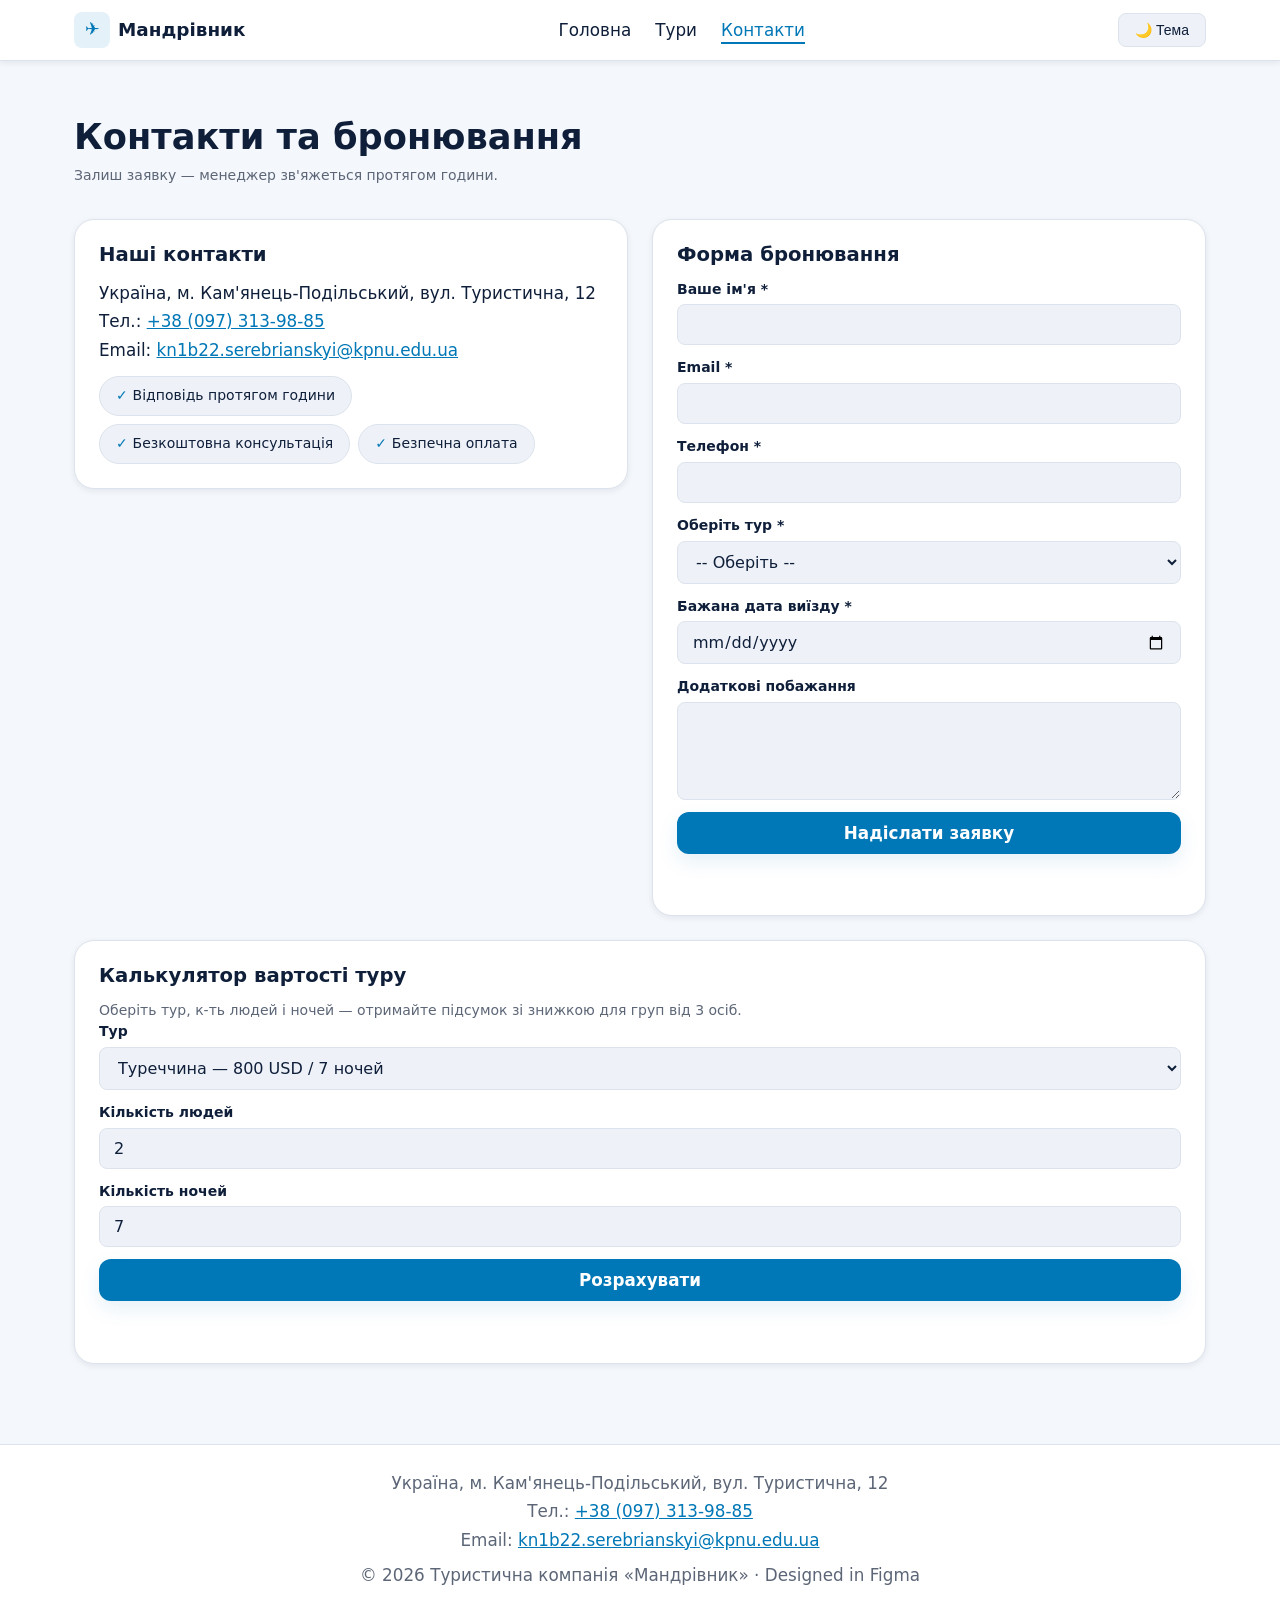
==== contacts.html @ a383a63b "Initial commit: Travel site with CI/CD workflow" ====
<!DOCTYPE html>
<html lang="uk" data-theme="light">
<head>
  <meta charset="UTF-8">
  <meta name="viewport" content="width=device-width, initial-scale=1.0">
  <meta name="description" content="Контакти, бронювання та калькулятор вартості туру">

  <meta property="og:title" content="Контакти — Мандрівник">
  <meta property="og:type" content="website">

  <title>Контакти — Туристична компанія «Мандрівник»</title>
  <link rel="stylesheet" href="styles.css">
</head>
<body>
  <a class="skip-link" href="#main">Перейти до контенту</a>

  <header class="site-header">
    <div class="header-inner">
      <a class="site-logo" href="index.html">
        <span class="site-logo__icon" aria-hidden="true">✈️</span>
        <span class="site-logo__text">Мандрівник</span>
      </a>
      <nav class="site-nav" aria-label="Головна навігація">
        <ul class="nav-list">
          <li><a href="index.html">Головна</a></li>
          <li><a href="tours.html">Тури</a></li>
          <li><a href="contacts.html" aria-current="page">Контакти</a></li>
        </ul>
      </nav>
      <button id="theme-toggle" class="theme-toggle" type="button" aria-label="Перемкнути тему">
        🌙 Тема
      </button>
    </div>
  </header>

  <main id="main" class="container">
    <header class="page-head">
      <h2 id="contacts-heading">Контакти та бронювання</h2>
      <p class="muted">Залиш заявку — менеджер зв'яжеться протягом години.</p>
    </header>

    <div class="contacts-grid">
      <section class="card" aria-labelledby="contact-info-heading">
        <h3 id="contact-info-heading">Наші контакти</h3>
        <address>
          Україна, м. Кам'янець-Подільський, вул. Туристична, 12<br>
          Тел.: <a href="tel:+380973139885">+38 (097) 313-98-85</a><br>
          Email: <a href="mailto:kn1b22.serebrianskyi@kpnu.edu.ua">kn1b22.serebrianskyi@kpnu.edu.ua</a>
        </address>
        <ul class="features">
          <li>Відповідь протягом години</li>
          <li>Безкоштовна консультація</li>
          <li>Безпечна оплата</li>
        </ul>
      </section>

      <section class="card" aria-labelledby="booking-form-heading">
        <h3 id="booking-form-heading">Форма бронювання</h3>

        <form id="booking-form" class="booking-form" action="#" method="post" novalidate>
          <div class="form-row">
            <label for="name">Ваше ім'я *</label>
            <input type="text" id="name" name="name" required minlength="2" maxlength="50">
          </div>
          <div class="form-row">
            <label for="email">Email *</label>
            <input type="email" id="email" name="email" required>
          </div>
          <div class="form-row">
            <label for="phone">Телефон *</label>
            <input type="tel" id="phone" name="phone" required pattern="\+?[0-9\s\-\(\)]{10,}">
          </div>
          <div class="form-row">
            <label for="tour">Оберіть тур *</label>
            <select id="tour" name="tour" required>
              <option value="">-- Оберіть --</option>
              <option value="turkey">Туреччина</option>
              <option value="egypt">Єгипет</option>
              <option value="greece">Греція</option>
              <option value="italy">Італія</option>
            </select>
          </div>
          <div class="form-row">
            <label for="date">Бажана дата виїзду *</label>
            <input type="date" id="date" name="date" required>
          </div>
          <div class="form-row">
            <label for="message">Додаткові побажання</label>
            <textarea id="message" name="message" rows="4"></textarea>
          </div>
          <button class="btn btn--primary" type="submit">Надіслати заявку</button>
        </form>

        <p id="booking-status" class="status-msg" role="status" aria-live="polite"></p>
      </section>
    </div>

    <section class="card calc" aria-labelledby="calc-heading">
      <h3 id="calc-heading">Калькулятор вартості туру</h3>
      <p class="hint">Оберіть тур, к-ть людей і ночей — отримайте підсумок зі знижкою для груп від 3 осіб.</p>

      <form id="calc-form" class="booking-form">
        <div class="form-row">
          <label for="calc-tour">Тур</label>
          <select id="calc-tour" required>
            <option value="turkey">Туреччина — 800 USD / 7 ночей</option>
            <option value="egypt">Єгипет — 1100 USD / 10 ночей</option>
            <option value="greece">Греція — 950 USD / 8 ночей</option>
            <option value="italy">Італія — 1300 USD / 9 ночей</option>
          </select>
        </div>
        <div class="form-row">
          <label for="calc-people">Кількість людей</label>
          <input type="number" id="calc-people" min="1" max="20" value="2" required>
        </div>
        <div class="form-row">
          <label for="calc-nights">Кількість ночей</label>
          <input type="number" id="calc-nights" min="1" max="30" value="7" required>
        </div>
        <button class="btn btn--primary" type="submit">Розрахувати</button>
      </form>

      <p id="calc-result" class="calc-result" role="status" aria-live="polite"></p>
    </section>
  </main>

  <footer class="site-footer">
    <div class="footer-inner">
      <address>
        Україна, м. Кам'янець-Подільський, вул. Туристична, 12<br>
        Тел.: <a href="tel:+380973139885">+38 (097) 313-98-85</a><br>
        Email: <a href="mailto:kn1b22.serebrianskyi@kpnu.edu.ua">kn1b22.serebrianskyi@kpnu.edu.ua</a>
      </address>
      <p>&copy; 2026 Туристична компанія «Мандрівник» · Designed in Figma</p>
    </div>
  </footer>

  <script src="app.js"></script>
</body>
</html>
---- styles.css ----
/* ============================================================
   Лаб 7. Тема: «Туристична компанія "Мандрівник"»
   Дизайн-токени з Figma (Dev Mode → Inspect → CSS).
   Палітра і типографіка згенеровані під сучасний travel-сайт.
   ============================================================ */

:root {
  /* Color tokens (Figma → Inspect) */
  --color-bg:           #f4f7fb;
  --color-surface:      #ffffff;
  --color-surface-alt:  #eef2f8;
  --color-text:         #0f1f3a;
  --color-text-muted:   #5c6677;
  --color-accent:       #0077b6;
  --color-accent-hover: #005f92;
  --color-accent-soft:  rgba(0, 119, 182, 0.10);
  --color-secondary:    #00b4d8;
  --color-border:       #dde3ec;
  --color-shadow:       rgba(20, 40, 80, 0.08);
  --color-error:        #e74c3c;
  --color-success:      #27ae60;

  /* Typography scale (Figma Text Styles) */
  --font-family:        'Inter', 'Segoe UI', system-ui, sans-serif;
  --fs-display:         clamp(2rem, 4vw + 1rem, 3.5rem);
  --fs-h1:              clamp(1.6rem, 3vw, 2.2rem);
  --fs-h2:              clamp(1.3rem, 2.5vw, 1.75rem);
  --fs-h3:              1.2rem;
  --fs-body:            clamp(0.95rem, 1vw + 0.5rem, 1.05rem);
  --fs-small:           0.875rem;
  --lh-tight:           1.15;
  --lh-normal:          1.55;

  /* Spacing (Figma Auto Layout gap) */
  --s-1: 4px;  --s-2: 8px;  --s-3: 12px;
  --s-4: 16px; --s-5: 24px; --s-6: 32px;
  --s-7: 48px; --s-8: 64px;

  /* Radius */
  --r-sm: 8px;  --r-md: 12px;  --r-lg: 20px;  --r-full: 999px;

  /* Elevation */
  --elev-1: 0 2px 6px var(--color-shadow);
  --elev-2: 0 4px 18px var(--color-shadow);
  --elev-3: 0 12px 32px rgba(15, 31, 58, 0.15);

  font-family: var(--font-family);
}

[data-theme="dark"] {
  --color-bg:           #0f1117;
  --color-surface:      #1a1d27;
  --color-surface-alt:  #20232f;
  --color-text:         #e8eaf2;
  --color-text-muted:   #a0a3b1;
  --color-accent:       #4ea8de;
  --color-accent-hover: #80c0ec;
  --color-accent-soft:  rgba(78, 168, 222, 0.18);
  --color-secondary:    #48cae4;
  --color-border:       #2a2e3e;
  --color-shadow:       rgba(0, 0, 0, 0.35);
}

* { box-sizing: border-box; margin: 0; padding: 0; }

body {
  background: var(--color-bg);
  color: var(--color-text);
  font-size: var(--fs-body);
  line-height: var(--lh-normal);
  transition: background 0.3s ease, color 0.3s ease;
}

a { color: var(--color-accent); }
ul { list-style: none; }

/* ============================================================
   Accessibility — skip-link
   ============================================================ */
.skip-link {
  position: absolute;
  left: -9999px;
  top: 8px;
  background: var(--color-accent);
  color: #fff;
  padding: 8px 16px;
  border-radius: var(--r-sm);
  text-decoration: none;
  z-index: 100;
}
.skip-link:focus {
  left: 8px;
}

:focus-visible {
  outline: 3px solid var(--color-accent);
  outline-offset: 2px;
  border-radius: var(--r-sm);
}

/* ============================================================
   Шапка сайту
   ============================================================ */
.site-header {
  background: var(--color-surface);
  border-bottom: 1px solid var(--color-border);
  box-shadow: var(--elev-1);
  position: sticky;
  top: 0;
  z-index: 50;
  backdrop-filter: blur(12px);
}

.header-inner {
  max-width: 1180px;
  margin: 0 auto;
  padding: var(--s-3) var(--s-5);
  display: flex;
  justify-content: space-between;
  align-items: center;
  gap: var(--s-3);
  flex-wrap: wrap;
}

.site-logo {
  display: inline-flex;
  align-items: center;
  gap: var(--s-2);
  text-decoration: none;
  color: var(--color-text);
  font-weight: 700;
  font-size: 1.15rem;
}
.site-logo__icon {
  display: inline-flex;
  width: 36px; height: 36px;
  background: var(--color-accent-soft);
  color: var(--color-accent);
  border-radius: var(--r-sm);
  align-items: center;
  justify-content: center;
  font-size: 1.1rem;
}

.site-nav .nav-list {
  display: flex;
  gap: var(--s-5);
  flex-wrap: wrap;
}
.site-nav a {
  color: var(--color-text);
  text-decoration: none;
  font-weight: 500;
  transition: color 0.2s ease;
}
.site-nav a:hover { color: var(--color-accent); }
.site-nav a[aria-current="page"] {
  color: var(--color-accent);
  border-bottom: 2px solid var(--color-accent);
  padding-bottom: 2px;
}

.theme-toggle {
  background: var(--color-surface-alt);
  color: var(--color-text);
  border: 1px solid var(--color-border);
  padding: 8px 16px;
  border-radius: var(--r-sm);
  cursor: pointer;
  font-size: var(--fs-small);
  font-weight: 500;
  transition: all 0.2s ease;
}
.theme-toggle:hover {
  border-color: var(--color-accent);
  color: var(--color-accent);
}

/* ============================================================
   HERO (новий блок Лаб 7)
   ============================================================ */
.hero {
  background:
    radial-gradient(circle at 20% 20%, rgba(0, 180, 216, 0.20), transparent 50%),
    radial-gradient(circle at 80% 80%, rgba(0, 119, 182, 0.25), transparent 50%),
    linear-gradient(135deg, var(--color-surface-alt), var(--color-surface));
  border-bottom: 1px solid var(--color-border);
}

.hero__inner {
  max-width: 1180px;
  margin: 0 auto;
  padding: var(--s-8) var(--s-5);
  display: flex;
  flex-direction: column;
  gap: var(--s-4);
  align-items: flex-start;
}

.hero__eyebrow {
  color: var(--color-accent);
  font-weight: 600;
  letter-spacing: 0.1em;
  text-transform: uppercase;
  font-size: var(--fs-small);
}

.hero__title {
  font-size: var(--fs-display);
  line-height: var(--lh-tight);
  font-weight: 800;
  max-width: 18ch;
}

.hero__subtitle {
  color: var(--color-text-muted);
  font-size: 1.1rem;
  max-width: 60ch;
}

.hero__actions {
  display: flex;
  gap: var(--s-3);
  flex-wrap: wrap;
  margin-top: var(--s-2);
}

.hero__stats {
  display: flex;
  gap: var(--s-6);
  flex-wrap: wrap;
  margin-top: var(--s-4);
  padding-top: var(--s-4);
  border-top: 1px solid var(--color-border);
  width: 100%;
}
.hero__stats li { color: var(--color-text-muted); font-size: var(--fs-small); }
.hero__stats strong {
  display: block;
  color: var(--color-text);
  font-size: 1.5rem;
  font-weight: 800;
  margin-bottom: 2px;
}

/* ============================================================
   Загальний контейнер і секції
   ============================================================ */
.container {
  max-width: 1180px;
  margin: 0 auto;
  padding: var(--s-6) var(--s-5);
}

.section { margin-bottom: var(--s-7); }

.section__title {
  font-size: var(--fs-h1);
  font-weight: 800;
  margin-bottom: var(--s-2);
  color: var(--color-text);
}

.section__lead {
  color: var(--color-text-muted);
  margin-bottom: var(--s-5);
  max-width: 60ch;
}

.page-head {
  padding: var(--s-5) 0 var(--s-6) 0;
}
.page-head h2 { font-size: var(--fs-h1); font-weight: 800; }

h2, h3, h4 { line-height: var(--lh-tight); margin-bottom: var(--s-2); }

/* ============================================================
   Кнопки (Figma component variants)
   ============================================================ */
.btn {
  display: inline-flex;
  align-items: center;
  justify-content: center;
  gap: var(--s-2);
  padding: 10px 20px;
  border-radius: var(--r-md);
  border: 1px solid transparent;
  background: var(--color-surface);
  color: var(--color-text);
  font-weight: 600;
  font-size: var(--fs-body);
  font-family: inherit;
  text-decoration: none;
  cursor: pointer;
  transition: transform 0.15s ease, background 0.2s ease, border-color 0.2s ease;
}

.btn--primary {
  background: var(--color-accent);
  color: #fff;
  box-shadow: 0 8px 20px var(--color-accent-soft);
}
.btn--primary:hover {
  background: var(--color-accent-hover);
  transform: translateY(-2px);
}

.btn--ghost {
  background: transparent;
  color: var(--color-text);
  border-color: var(--color-border);
}
.btn--ghost:hover { border-color: var(--color-accent); color: var(--color-accent); }

.btn--lg { padding: 14px 28px; font-size: 1.05rem; }

/* ============================================================
   Картки турів (Figma card component)
   ============================================================ */
.tours-grid {
  display: grid;
  grid-template-columns: repeat(auto-fit, minmax(min(100%, 280px), 1fr));
  gap: var(--s-4);
  container-type: inline-size;
  container-name: tours;
}

.tour-card {
  background: var(--color-surface);
  border: 1px solid var(--color-border);
  border-radius: var(--r-lg);
  padding: var(--s-5);
  display: flex;
  flex-direction: column;
  gap: var(--s-2);
  box-shadow: var(--elev-1);
  transition: transform 0.2s ease, box-shadow 0.2s ease, border-color 0.2s ease;
}

.tour-card:hover {
  transform: translateY(-4px);
  box-shadow: var(--elev-3);
  border-color: var(--color-accent-soft);
}

.tour-emoji {
  width: 56px; height: 56px;
  display: inline-flex;
  align-items: center;
  justify-content: center;
  background: var(--color-accent-soft);
  border-radius: var(--r-md);
  font-size: 1.8rem;
  margin-bottom: var(--s-2);
}

.card-title {
  font-size: var(--fs-h3);
  font-weight: 700;
}

.muted { color: var(--color-text-muted); font-size: var(--fs-small); }

.price {
  color: var(--color-accent);
  font-weight: 700;
  font-size: 1.1rem;
  margin-top: auto !important;
}

.card-actions {
  display: flex;
  gap: 6px;
  margin-top: var(--s-2);
  padding-top: var(--s-2);
  border-top: 1px solid var(--color-border);
}

.card-actions button {
  flex: 1;
  background: transparent;
  border: 1px solid var(--color-border);
  border-radius: var(--r-sm);
  padding: 8px 0;
  cursor: pointer;
  color: var(--color-text);
  font-size: 1rem;
  transition: all 0.15s ease;
}
.card-actions button:hover {
  background: var(--color-accent-soft);
  border-color: var(--color-accent);
  color: var(--color-accent);
}
.card-actions button.flash {
  background: var(--color-accent);
  color: #fff;
  transform: scale(1.08);
}

.tour-card.is-fav {
  border-color: var(--color-accent);
  box-shadow: 0 12px 30px var(--color-accent-soft);
}
.tour-card.is-fav .card-actions button[data-action="favorite"] {
  background: var(--color-accent);
  color: #fff;
}

/* Container Queries — горизонтальна картка на широких контейнерах */
@container tours (min-width: 700px) {
  .tour-card {
    display: grid;
    grid-template-columns: auto 1fr auto;
    grid-template-areas:
      "emoji  title  price"
      "emoji  meta   price"
      "emoji  desc   btn"
      "actions actions actions";
    align-items: center;
    column-gap: var(--s-4);
  }
  .tour-emoji  { grid-area: emoji; margin: 0; }
  .card-title  { grid-area: title; }
  .muted       { grid-area: meta; }
  .tour-card > p:not(.muted):not(.price) { grid-area: desc; }
  .price       { grid-area: price; text-align: right; margin: 0 !important; }
  .btn         { grid-area: btn; justify-self: end; }
  .card-actions { grid-area: actions; }
}

/* ============================================================
   Список переваг
   ============================================================ */
.features {
  display: flex;
  flex-wrap: wrap;
  gap: var(--s-2);
}
.features li {
  background: var(--color-surface-alt);
  border: 1px solid var(--color-border);
  border-radius: var(--r-full);
  padding: 8px 16px;
  font-weight: 500;
  font-size: var(--fs-small);
}
.features li::before { content: "✓ "; color: var(--color-accent); font-weight: 700; }

/* ============================================================
   Сторінка контактів
   ============================================================ */
.contacts-grid {
  display: grid;
  gap: var(--s-5);
  grid-template-columns: repeat(auto-fit, minmax(min(100%, 320px), 1fr));
  align-items: start;
}

.card {
  background: var(--color-surface);
  border: 1px solid var(--color-border);
  border-radius: var(--r-lg);
  padding: var(--s-5);
  box-shadow: var(--elev-1);
}

.card h3 { margin-bottom: var(--s-3); }
.card address { font-style: normal; margin-bottom: var(--s-3); line-height: 1.7; }

.booking-form {
  display: flex;
  flex-direction: column;
  gap: var(--s-3);
}

.form-row { display: flex; flex-direction: column; }
.form-row label {
  margin-bottom: 4px;
  font-weight: 600;
  font-size: var(--fs-small);
}
.form-row input,
.form-row select,
.form-row textarea {
  width: 100%;
  padding: 10px 14px;
  border: 1px solid var(--color-border);
  border-radius: var(--r-sm);
  background: var(--color-surface-alt);
  color: var(--color-text);
  font-size: 1rem;
  font-family: inherit;
  transition: border-color 0.2s ease;
}
.form-row input:focus,
.form-row select:focus,
.form-row textarea:focus {
  outline: none;
  border-color: var(--color-accent);
  box-shadow: 0 0 0 3px var(--color-accent-soft);
}
.hint {
  font-size: var(--fs-small);
  color: var(--color-text-muted);
  margin-top: 4px;
}

/* ============================================================
   Калькулятор + результат (Лаб 4)
   ============================================================ */
.calc { margin-top: var(--s-5); }

.calc-result {
  margin-top: var(--s-3);
  padding: var(--s-3) var(--s-4);
  border-radius: var(--r-sm);
  white-space: pre-line;
  font-weight: 500;
  min-height: 1.5em;
}
.calc-result.success {
  background: var(--color-accent-soft);
  border-left: 4px solid var(--color-accent);
}
.calc-result.error {
  background: rgba(231, 76, 60, 0.10);
  border-left: 4px solid var(--color-error);
  color: var(--color-error);
}

/* ============================================================
   Каталог через fetch (Лаб 6)
   ============================================================ */
.catalog-toolbar {
  display: flex;
  align-items: center;
  flex-wrap: wrap;
  gap: var(--s-3);
  margin-bottom: var(--s-4);
}
.catalog-toolbar h3 { margin: 0; flex: 1 1 auto; }
.catalog-toolbar #catalog-meta { margin: 0; }

.loader {
  padding: var(--s-4);
  text-align: center;
  background: var(--color-surface);
  border: 1px dashed var(--color-border);
  border-radius: var(--r-sm);
  color: var(--color-text-muted);
}

.error-msg {
  background: rgba(231, 76, 60, 0.10);
  border-left: 4px solid var(--color-error);
  color: var(--color-error);
  padding: 12px 16px;
  border-radius: var(--r-sm);
}

.status-msg {
  min-height: 1.5em;
  font-weight: 500;
  color: var(--color-accent);
  margin-top: var(--s-3);
}

/* ============================================================
   Підвал
   ============================================================ */
.site-footer {
  background: var(--color-surface);
  border-top: 1px solid var(--color-border);
  color: var(--color-text-muted);
  margin-top: var(--s-7);
}

.footer-inner {
  max-width: 1180px;
  margin: 0 auto;
  padding: var(--s-5);
  text-align: center;
}

.site-footer address {
  font-style: normal;
  margin-bottom: var(--s-2);
  line-height: 1.7;
}

.site-footer a { color: var(--color-accent); }

/* ============================================================
   Mobile
   ============================================================ */
@media (max-width: 640px) {
  .nav-list { gap: var(--s-3); font-size: var(--fs-small); }
  .hero__title { font-size: 2rem; }
  .hero__stats { gap: var(--s-4); }
}
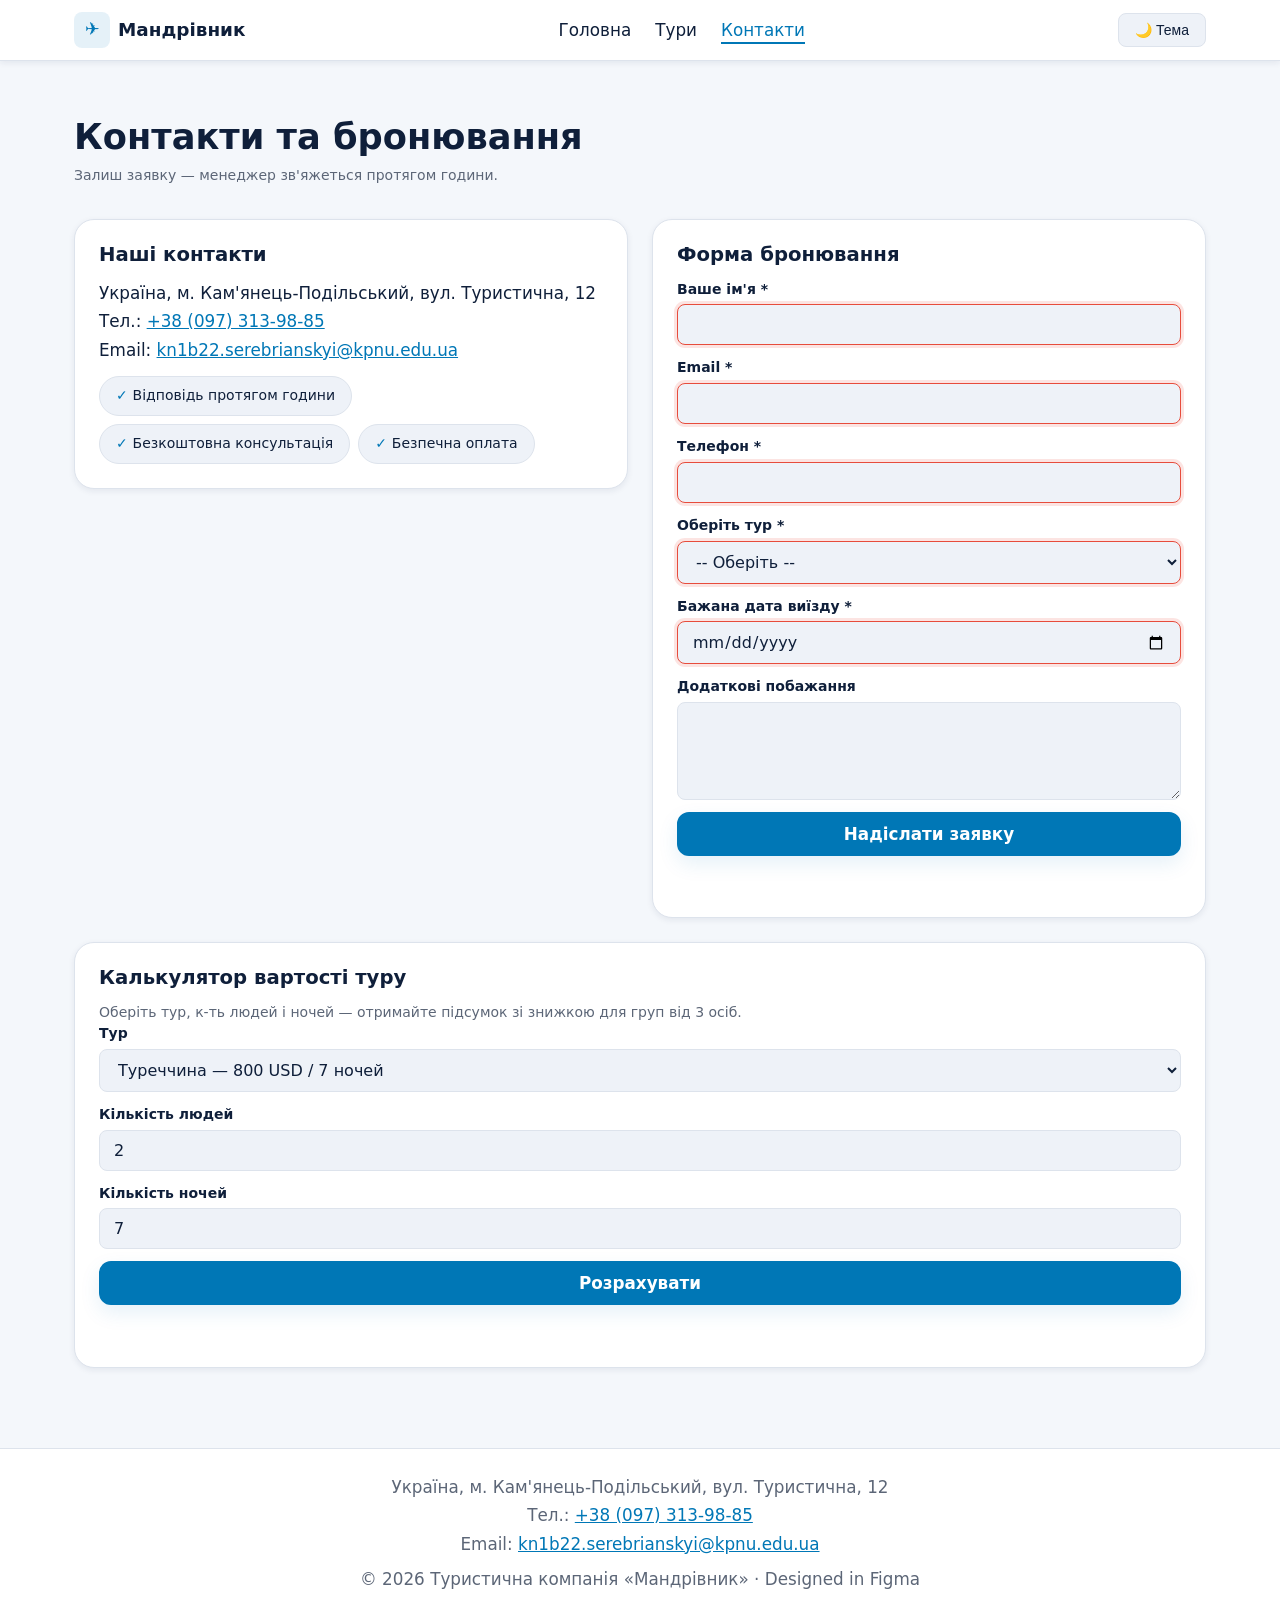
==== commit 3258f81b: "Enable native HTML5 validation and add visual feedback for booking form" ====
--- a/contacts.html
+++ b/contacts.html
@@ -57,7 +57,7 @@
       <section class="card" aria-labelledby="booking-form-heading">
         <h3 id="booking-form-heading">Форма бронювання</h3>
 
-        <form id="booking-form" class="booking-form" action="#" method="post" novalidate>
+        <form id="booking-form" class="booking-form" action="#" method="post">
           <div class="form-row">
             <label for="name">Ваше ім'я *</label>
             <input type="text" id="name" name="name" required minlength="2" maxlength="50">
--- a/styles.css
+++ b/styles.css
@@ -284,7 +284,7 @@
   gap: var(--s-2);
   padding: 10px 20px;
   border-radius: var(--r-md);
-  border: 1px solid transparent;
+  border: 2px solid var(--color-border);
   background: var(--color-surface);
   color: var(--color-text);
   font-weight: 600;
@@ -298,17 +298,19 @@
 .btn--primary {
   background: var(--color-accent);
   color: #fff;
+  border-color: var(--color-accent);
   box-shadow: 0 8px 20px var(--color-accent-soft);
 }
 .btn--primary:hover {
   background: var(--color-accent-hover);
+  border-color: var(--color-accent-hover);
   transform: translateY(-2px);
 }
 
 .btn--ghost {
   background: transparent;
   color: var(--color-text);
-  border-color: var(--color-border);
+  border-color: var(--color-accent);
 }
 .btn--ghost:hover { border-color: var(--color-accent); color: var(--color-accent); }
 
@@ -599,3 +601,79 @@
   .hero__title { font-size: 2rem; }
   .hero__stats { gap: var(--s-4); }
 }
+
+/* ============================================================
+   ������� ������� ���� (details.html)
+   ============================================================ */
+.tour-details-container {
+  background: var(--color-surface);
+  border: 1px solid var(--color-border);
+  border-radius: var(--r-lg);
+  padding: var(--s-6);
+  box-shadow: var(--elev-2);
+  max-width: 800px;
+  margin: 0 auto;
+}
+
+.tour-emoji-large {
+  width: 80px; height: 80px;
+  display: inline-flex;
+  align-items: center;
+  justify-content: center;
+  background: var(--color-accent-soft);
+  border-radius: var(--r-md);
+  font-size: 3rem;
+  margin-bottom: var(--s-3);
+}
+
+.tour-section {
+  margin-top: var(--s-5);
+  padding-top: var(--s-5);
+  border-top: 1px solid var(--color-border);
+}
+
+.included-list {
+  margin-top: var(--s-3);
+  display: grid;
+  gap: var(--s-2);
+}
+.included-list li::before {
+  content: '?? ';
+  color: var(--color-success);
+}
+
+.booking-box {
+  background: var(--color-surface-alt);
+  padding: var(--s-4);
+  border-radius: var(--r-md);
+  display: flex;
+  justify-content: space-between;
+  align-items: center;
+  flex-wrap: wrap;
+  gap: var(--s-3);
+}
+
+.price-large {
+  font-size: 1.25rem;
+  color: var(--color-text);
+}
+.price-large strong {
+  font-size: 2rem;
+  color: var(--color-accent);
+}
+
+.back-link {
+  margin-top: var(--s-6);
+  text-align: center;
+}
+
+/* ============================================================
+   �������� ����
+   ============================================================ */
+.form-row input:invalid:not(:placeholder-shown),
+.form-row select:invalid:not(:placeholder-shown),
+.form-row textarea:invalid:not(:placeholder-shown) {
+  border-color: var(--color-error);
+  box-shadow: 0 0 0 3px rgba(231, 76, 60, 0.15);
+}
+
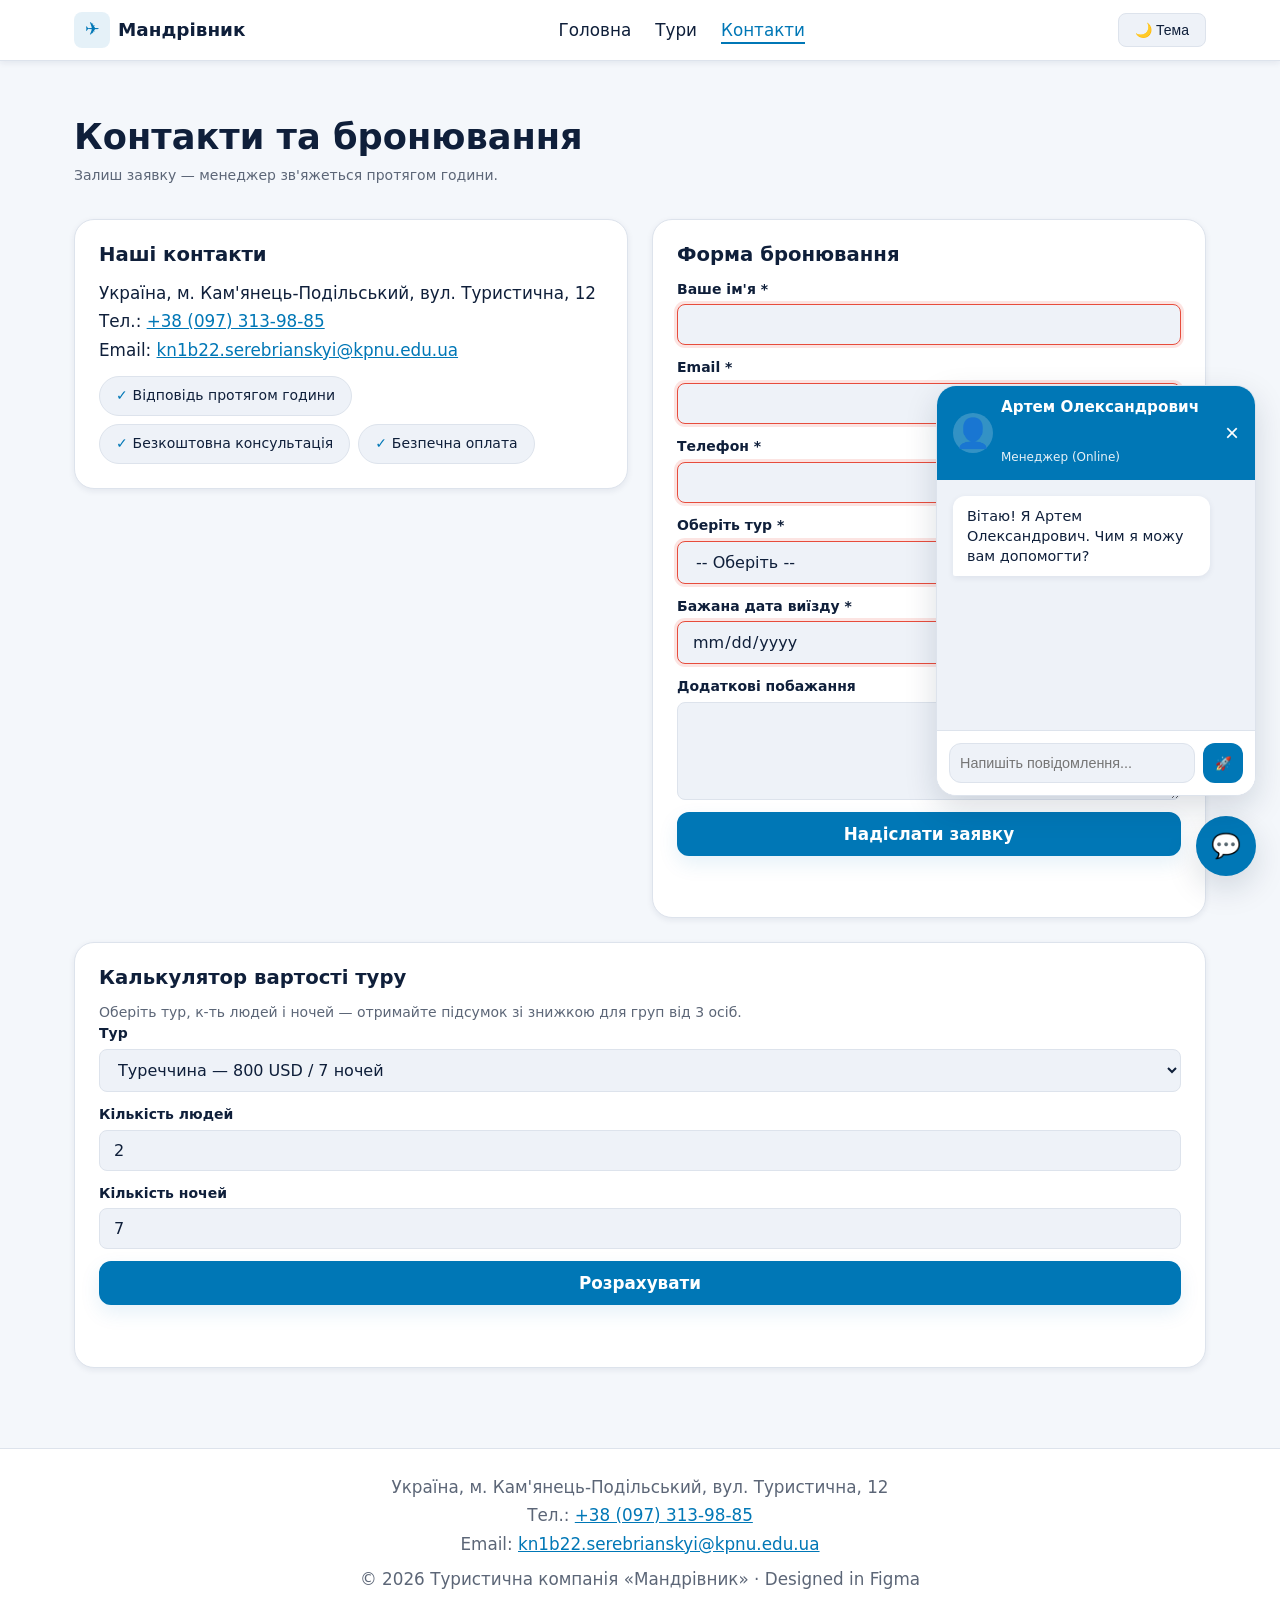
==== commit 55f5fcf3: "Add floating chat widget with manager Artem Oleksandrovych (redirects to Gmail)" ====
--- a/contacts.html
+++ b/contacts.html
@@ -135,6 +135,30 @@
     </div>
   </footer>
 
+  <!-- Чат з менеджером -->
+  <div id="chat-widget" class="chat-widget">
+    <button id="chat-toggle" class="chat-toggle" aria-label="Відкрити чат">💬</button>
+    <div id="chat-box" class="chat-box" hidden>
+      <div class="chat-header">
+        <div class="chat-manager-info">
+          <span class="chat-avatar">👤</span>
+          <div>
+            <strong>Артем Олександрович</strong><br>
+            <small>Менеджер (Online)</small>
+          </div>
+        </div>
+        <button id="chat-close" class="chat-close" aria-label="Закрити">&times;</button>
+      </div>
+      <div class="chat-messages">
+        <div class="message manager">Вітаю! Я Артем Олександрович. Чим я можу вам допомогти?</div>
+      </div>
+      <form id="chat-form" class="chat-form">
+        <input type="text" id="chat-input" placeholder="Напишіть повідомлення..." required>
+        <button type="submit" class="chat-send" title="Відправити через Gmail">🚀</button>
+      </form>
+    </div>
+  </div>
+
   <script src="app.js"></script>
 </body>
 </html>
--- a/styles.css
+++ b/styles.css
@@ -379,15 +379,18 @@
 }
 
 .card-actions button {
-  flex: 1;
+  flex: 1.5;
   background: transparent;
   border: 1px solid var(--color-border);
   border-radius: var(--r-sm);
-  padding: 8px 0;
+  padding: 12px 16px;
   cursor: pointer;
   color: var(--color-text);
-  font-size: 1rem;
+  font-size: 1.25rem;
   transition: all 0.15s ease;
+  display: flex;
+  align-items: center;
+  justify-content: center;
 }
 .card-actions button:hover {
   background: var(--color-accent-soft);
@@ -677,3 +680,348 @@
   box-shadow: 0 0 0 3px rgba(231, 76, 60, 0.15);
 }
 
+
+/* ============================================================
+   ���� ��� ���� ����
+   ============================================================ */
+.tour-card__img {
+  width: 100%;
+  height: 200px;
+  object-fit: cover;
+  border-radius: var(--r-md);
+  margin-bottom: var(--s-3);
+}
+
+.tour-details__img-wrapper {
+  width: 100%;
+  max-height: 400px;
+  overflow: hidden;
+  border-radius: var(--r-lg);
+  margin-bottom: var(--s-4);
+}
+
+.tour-details__img {
+  width: 100%;
+  height: auto;
+  object-fit: cover;
+}
+
+
+/* ============================================================
+   �������� ���� ��� ������ (���� ���� ������ � ���������)
+   ============================================================ */
+.tour-card {
+  padding: 0;
+  overflow: hidden;
+  display: flex;
+  flex-direction: column;
+  gap: 0;
+}
+
+.tour-card__img {
+  width: 100%;
+  height: 220px;
+  object-fit: cover;
+  border-radius: 0;
+  margin: 0;
+}
+
+.tour-card__content {
+  padding: var(--s-5);
+  display: flex;
+  flex-direction: column;
+  gap: var(--s-2);
+  flex: 1;
+}
+
+.tour-card__foot {
+  margin-top: auto;
+  display: flex;
+  flex-direction: column;
+  gap: var(--s-3);
+  padding-top: var(--s-2);
+}
+
+/* ��������� ����-������ ��� ������������� ������ */
+@container tours (min-width: 700px) {
+  .tour-card {
+    display: grid;
+    grid-template-columns: 300px 1fr;
+    grid-template-rows: auto;
+    grid-template-areas: "img content";
+    align-items: stretch;
+  }
+  .tour-card__img {
+    grid-area: img;
+    height: 100%;
+    min-height: 250px;
+  }
+  .tour-card__content {
+    grid-area: content;
+  }
+  .tour-card__foot {
+    flex-direction: row;
+    align-items: center;
+    justify-content: space-between;
+  }
+  .tour-card__foot .btn { order: 2; }
+  .tour-card__foot .card-actions { order: 1; border: none; padding: 0; margin: 0; }
+}
+
+/* ============================================================
+   ������� ������� ���� (���� ������ � ���������)
+   ============================================================ */
+.tour-details-container {
+  padding: 0;
+  overflow: hidden;
+}
+
+.tour-details__img-wrapper {
+  width: 100%;
+  height: 400px;
+  margin: 0;
+  border-radius: 0;
+}
+
+.tour-details__img {
+  width: 100%;
+  height: 100%;
+  object-fit: cover;
+}
+
+.tour-details-container article > * {
+  padding-left: var(--s-6);
+  padding-right: var(--s-6);
+}
+
+.tour-details-container .page-head {
+  padding-top: var(--s-6);
+}
+
+.tour-details-container .tour-section:last-of-type {
+    padding-bottom: var(--s-6);
+}
+
+.tour-details-container .back-link {
+    padding-bottom: var(--s-6);
+}
+
+/* ============================================================
+   �����������: ���� � ��������� (Padding)
+   ============================================================ */
+.tour-card {
+  padding: var(--s-5);
+  overflow: visible;
+  display: flex;
+  flex-direction: column;
+  gap: var(--s-3);
+}
+
+.tour-card__img {
+  width: 100%;
+  height: 200px;
+  object-fit: cover;
+  border-radius: var(--r-md);
+  margin: 0;
+}
+
+.tour-card__content {
+  padding: 0;
+  display: flex;
+  flex-direction: column;
+  gap: var(--s-2);
+  flex: 1;
+}
+
+/* ��������� ����������� ����� ��� ������������� ������, �� ��������� �������� */
+@container tours (min-width: 700px) {
+  .tour-card {
+    display: flex;
+    flex-direction: column;
+  }
+  .tour-card__img {
+    height: 200px;
+  }
+}
+
+/* ������� ������� */
+.tour-details-container {
+  padding: var(--s-6);
+}
+
+.tour-details__img-wrapper {
+  border-radius: var(--r-lg);
+  margin-bottom: var(--s-5);
+  overflow: hidden;
+}
+
+.tour-details-container article > * {
+  padding-left: 0;
+  padding-right: 0;
+}
+
+/* ============================================================
+   ��� � ���������� (³����)
+   ============================================================ */
+.chat-widget {
+  position: fixed;
+  bottom: var(--s-5);
+  right: var(--s-5);
+  z-index: 1000;
+  font-family: var(--font-family);
+}
+
+.chat-toggle {
+  width: 60px;
+  height: 60px;
+  border-radius: 50%;
+  background: var(--color-accent);
+  color: white;
+  border: none;
+  font-size: 1.5rem;
+  cursor: pointer;
+  box-shadow: var(--elev-3);
+  transition: transform 0.3s cubic-bezier(0.175, 0.885, 0.32, 1.275);
+  display: flex;
+  align-items: center;
+  justify-content: center;
+}
+
+.chat-toggle:hover {
+  transform: scale(1.1) rotate(5deg);
+  background: var(--color-accent-hover);
+}
+
+.chat-box {
+  position: absolute;
+  bottom: 80px;
+  right: 0;
+  width: 320px;
+  background: var(--color-surface);
+  border: 1px solid var(--color-border);
+  border-radius: var(--r-lg);
+  box-shadow: var(--elev-3);
+  display: flex;
+  flex-direction: column;
+  overflow: hidden;
+  animation: slideIn 0.3s ease-out;
+}
+
+@keyframes slideIn {
+  from { opacity: 0; transform: translateY(20px); }
+  to { opacity: 1; transform: translateY(0); }
+}
+
+.chat-header {
+  background: var(--color-accent);
+  color: white;
+  padding: var(--s-3) var(--s-4);
+  display: flex;
+  justify-content: space-between;
+  align-items: center;
+}
+
+.chat-manager-info {
+  display: flex;
+  align-items: center;
+  gap: var(--s-2);
+}
+
+.chat-manager-info strong {
+  font-size: 0.95rem;
+  display: block;
+  line-height: 1.2;
+}
+
+.chat-manager-info small {
+  font-size: 0.75rem;
+  opacity: 0.9;
+}
+
+.chat-avatar {
+  font-size: 1.8rem;
+  background: rgba(255,255,255,0.2);
+  width: 40px;
+  height: 40px;
+  display: flex;
+  align-items: center;
+  justify-content: center;
+  border-radius: 50%;
+}
+
+.chat-close {
+  background: none;
+  border: none;
+  color: white;
+  font-size: 1.5rem;
+  cursor: pointer;
+  padding: 0;
+  line-height: 1;
+}
+
+.chat-messages {
+  padding: var(--s-4);
+  height: 250px;
+  overflow-y: auto;
+  background: var(--color-surface-alt);
+  display: flex;
+  flex-direction: column;
+  gap: var(--s-2);
+}
+
+.message {
+  padding: 10px 14px;
+  border-radius: var(--r-md);
+  font-size: 0.9rem;
+  line-height: 1.4;
+  max-width: 90%;
+}
+
+.message.manager {
+  background: var(--color-surface);
+  color: var(--color-text);
+  align-self: flex-start;
+  border-bottom-left-radius: 2px;
+  box-shadow: var(--elev-1);
+}
+
+.chat-form {
+  padding: var(--s-3);
+  display: flex;
+  gap: var(--s-2);
+  background: var(--color-surface);
+  border-top: 1px solid var(--color-border);
+}
+
+.chat-form input {
+  flex: 1;
+  border: 1px solid var(--color-border);
+  padding: 10px;
+  border-radius: var(--r-md);
+  font-size: 0.9rem;
+  background: var(--color-surface-alt);
+  color: var(--color-text);
+}
+
+.chat-form input:focus {
+  outline: none;
+  border-color: var(--color-accent);
+}
+
+.chat-send {
+  background: var(--color-accent);
+  border: none;
+  color: white;
+  border-radius: var(--r-md);
+  width: 40px;
+  height: 40px;
+  display: flex;
+  align-items: center;
+  justify-content: center;
+  cursor: pointer;
+  transition: background 0.2s;
+}
+
+.chat-send:hover {
+  background: var(--color-accent-hover);
+}
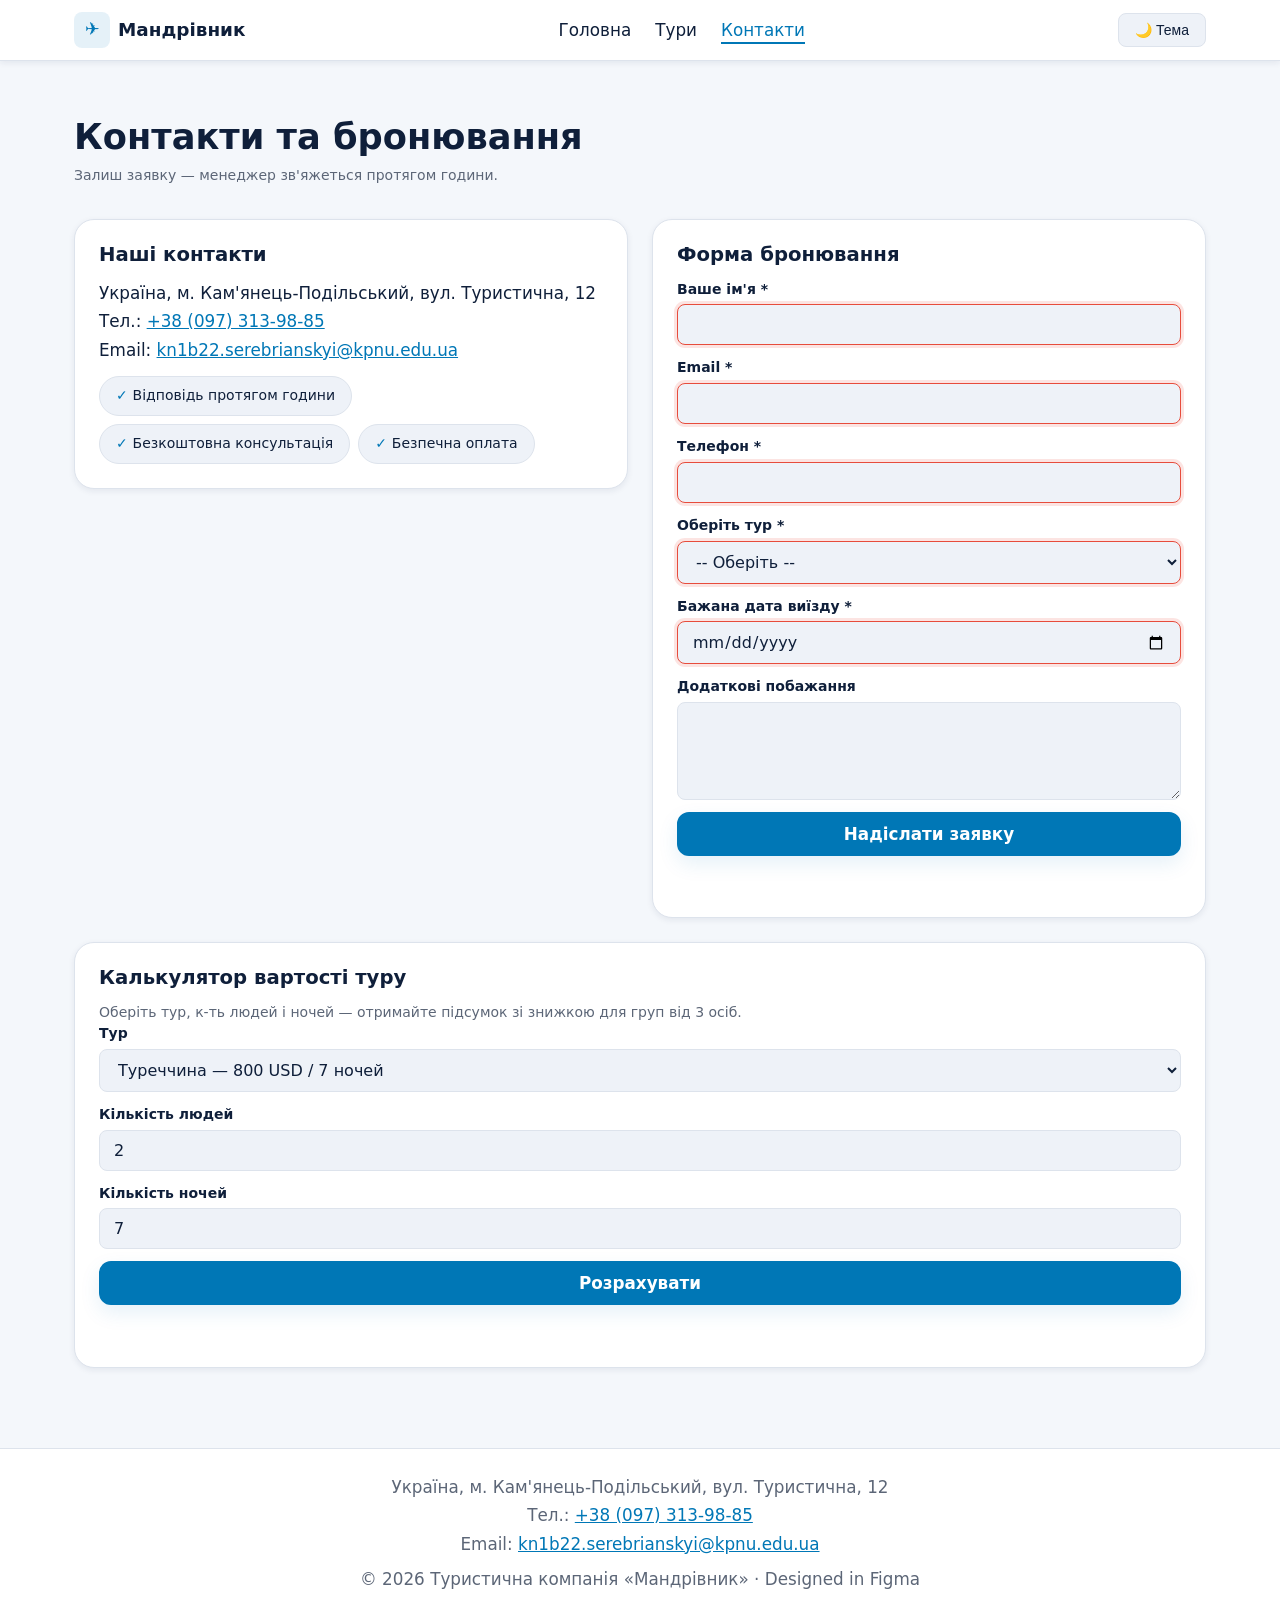
==== commit 247b552d: "Revert "Add floating chat widget with manager Artem Oleksandrovych (redirects to Gmail)" This revert" ====
--- a/contacts.html
+++ b/contacts.html
@@ -135,30 +135,6 @@
     </div>
   </footer>
 
-  <!-- Чат з менеджером -->
-  <div id="chat-widget" class="chat-widget">
-    <button id="chat-toggle" class="chat-toggle" aria-label="Відкрити чат">💬</button>
-    <div id="chat-box" class="chat-box" hidden>
-      <div class="chat-header">
-        <div class="chat-manager-info">
-          <span class="chat-avatar">👤</span>
-          <div>
-            <strong>Артем Олександрович</strong><br>
-            <small>Менеджер (Online)</small>
-          </div>
-        </div>
-        <button id="chat-close" class="chat-close" aria-label="Закрити">&times;</button>
-      </div>
-      <div class="chat-messages">
-        <div class="message manager">Вітаю! Я Артем Олександрович. Чим я можу вам допомогти?</div>
-      </div>
-      <form id="chat-form" class="chat-form">
-        <input type="text" id="chat-input" placeholder="Напишіть повідомлення..." required>
-        <button type="submit" class="chat-send" title="Відправити через Gmail">🚀</button>
-      </form>
-    </div>
-  </div>
-
   <script src="app.js"></script>
 </body>
 </html>
--- a/styles.css
+++ b/styles.css
@@ -859,169 +859,3 @@
   padding-left: 0;
   padding-right: 0;
 }
-
-/* ============================================================
-   ��� � ���������� (³����)
-   ============================================================ */
-.chat-widget {
-  position: fixed;
-  bottom: var(--s-5);
-  right: var(--s-5);
-  z-index: 1000;
-  font-family: var(--font-family);
-}
-
-.chat-toggle {
-  width: 60px;
-  height: 60px;
-  border-radius: 50%;
-  background: var(--color-accent);
-  color: white;
-  border: none;
-  font-size: 1.5rem;
-  cursor: pointer;
-  box-shadow: var(--elev-3);
-  transition: transform 0.3s cubic-bezier(0.175, 0.885, 0.32, 1.275);
-  display: flex;
-  align-items: center;
-  justify-content: center;
-}
-
-.chat-toggle:hover {
-  transform: scale(1.1) rotate(5deg);
-  background: var(--color-accent-hover);
-}
-
-.chat-box {
-  position: absolute;
-  bottom: 80px;
-  right: 0;
-  width: 320px;
-  background: var(--color-surface);
-  border: 1px solid var(--color-border);
-  border-radius: var(--r-lg);
-  box-shadow: var(--elev-3);
-  display: flex;
-  flex-direction: column;
-  overflow: hidden;
-  animation: slideIn 0.3s ease-out;
-}
-
-@keyframes slideIn {
-  from { opacity: 0; transform: translateY(20px); }
-  to { opacity: 1; transform: translateY(0); }
-}
-
-.chat-header {
-  background: var(--color-accent);
-  color: white;
-  padding: var(--s-3) var(--s-4);
-  display: flex;
-  justify-content: space-between;
-  align-items: center;
-}
-
-.chat-manager-info {
-  display: flex;
-  align-items: center;
-  gap: var(--s-2);
-}
-
-.chat-manager-info strong {
-  font-size: 0.95rem;
-  display: block;
-  line-height: 1.2;
-}
-
-.chat-manager-info small {
-  font-size: 0.75rem;
-  opacity: 0.9;
-}
-
-.chat-avatar {
-  font-size: 1.8rem;
-  background: rgba(255,255,255,0.2);
-  width: 40px;
-  height: 40px;
-  display: flex;
-  align-items: center;
-  justify-content: center;
-  border-radius: 50%;
-}
-
-.chat-close {
-  background: none;
-  border: none;
-  color: white;
-  font-size: 1.5rem;
-  cursor: pointer;
-  padding: 0;
-  line-height: 1;
-}
-
-.chat-messages {
-  padding: var(--s-4);
-  height: 250px;
-  overflow-y: auto;
-  background: var(--color-surface-alt);
-  display: flex;
-  flex-direction: column;
-  gap: var(--s-2);
-}
-
-.message {
-  padding: 10px 14px;
-  border-radius: var(--r-md);
-  font-size: 0.9rem;
-  line-height: 1.4;
-  max-width: 90%;
-}
-
-.message.manager {
-  background: var(--color-surface);
-  color: var(--color-text);
-  align-self: flex-start;
-  border-bottom-left-radius: 2px;
-  box-shadow: var(--elev-1);
-}
-
-.chat-form {
-  padding: var(--s-3);
-  display: flex;
-  gap: var(--s-2);
-  background: var(--color-surface);
-  border-top: 1px solid var(--color-border);
-}
-
-.chat-form input {
-  flex: 1;
-  border: 1px solid var(--color-border);
-  padding: 10px;
-  border-radius: var(--r-md);
-  font-size: 0.9rem;
-  background: var(--color-surface-alt);
-  color: var(--color-text);
-}
-
-.chat-form input:focus {
-  outline: none;
-  border-color: var(--color-accent);
-}
-
-.chat-send {
-  background: var(--color-accent);
-  border: none;
-  color: white;
-  border-radius: var(--r-md);
-  width: 40px;
-  height: 40px;
-  display: flex;
-  align-items: center;
-  justify-content: center;
-  cursor: pointer;
-  transition: background 0.2s;
-}
-
-.chat-send:hover {
-  background: var(--color-accent-hover);
-}
